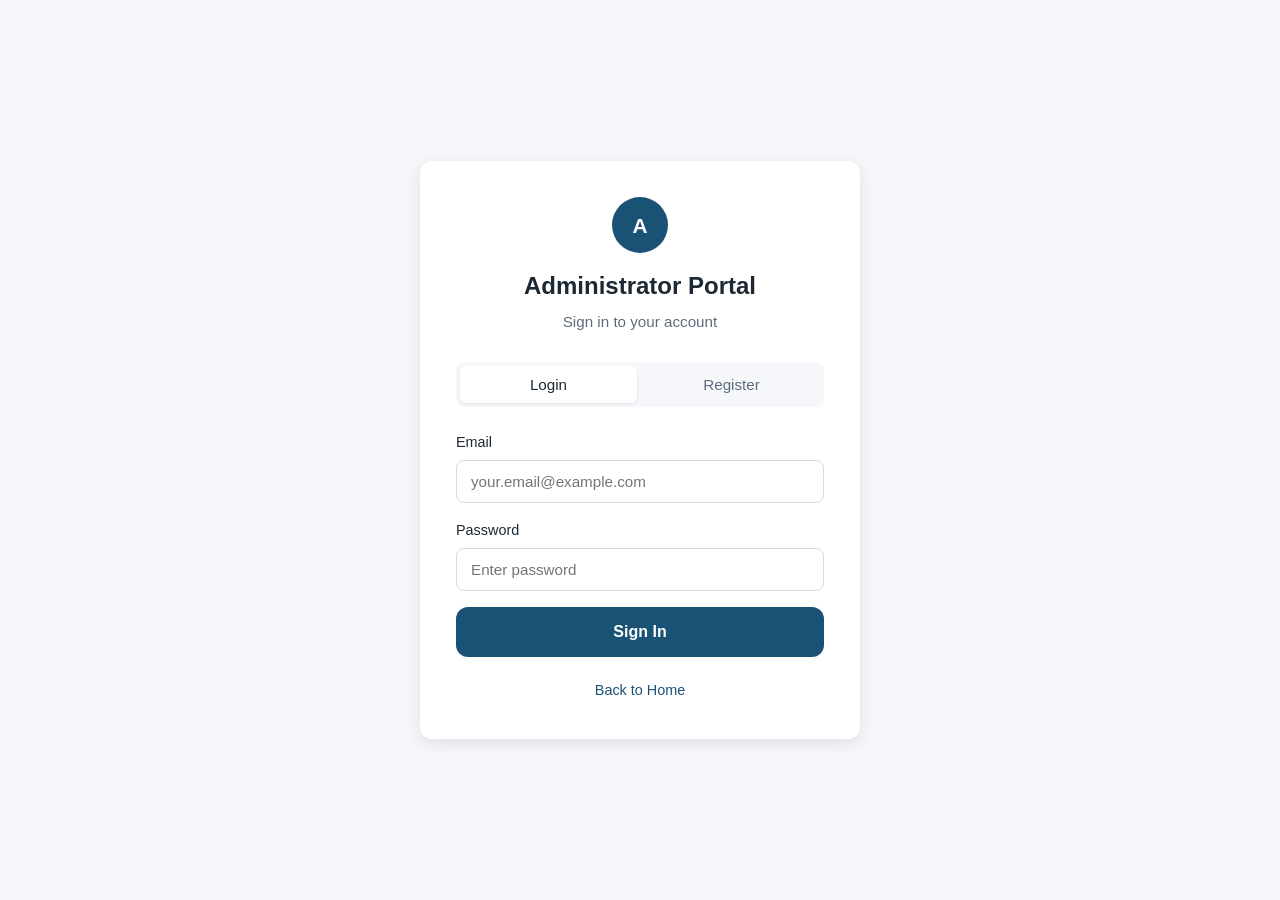
==== admin-dashboard.html @ 0837d7f6 "add toll booth list and delete to admin page" ====
﻿<!DOCTYPE html>
<html lang="en">
<head>
    <meta charset="UTF-8">
    <meta name="viewport" content="width=device-width, initial-scale=1.0">
    <title>Admin Dashboard - SmartToll Connect</title>
    <link rel="stylesheet" href="style.css">
</head>
<body>
    <!-- Dashboard Header -->
    <header class="dash-header">
        <div class="container dash-header-inner">
            <div class="dash-brand">
                <span class="dash-logo logo-admin">A</span>
                <div>
                    <h1>SmartToll Connect</h1>
                    <p>Admin Dashboard</p>
                </div>
            </div>
            <button class="btn btn-ghost" id="logoutBtn">Logout</button>
        </div>
    </header>

    <main class="dash-main">
        <div class="container">
            <!-- Stats Grid -->
            <div class="stats-grid">
                <div class="card stat-card">
                    <div class="stat-label">Total Revenue</div>
                    <div class="stat-row">
                        <div class="stat-value">$45,231</div>
                        <div class="stat-icon icon-success">$</div>
                    </div>
                    <div class="stat-change positive">+12.5% from last month</div>
                </div>
                <div class="card stat-card">
                    <div class="stat-label">Toll Booths</div>
                    <div class="stat-row">
                        <div class="stat-value" id="boothCount">3</div>
                        <div class="stat-icon icon-primary">B</div>
                    </div>
                    <div class="stat-change">Across all highways</div>
                </div>
                <div class="card stat-card">
                    <div class="stat-label">Active Users</div>
                    <div class="stat-row">
                        <div class="stat-value">2,847</div>
                        <div class="stat-icon icon-secondary-bg">U</div>
                    </div>
                    <div class="stat-change positive">+8.2% growth</div>
                </div>
                <div class="card stat-card">
                    <div class="stat-label">Transactions</div>
                    <div class="stat-row">
                        <div class="stat-value">12,894</div>
                        <div class="stat-icon icon-accent-bg">T</div>
                    </div>
                    <div class="stat-change">This month</div>
                </div>
            </div>

            <!-- Toll Booth Management -->
            <div class="card">
                <div class="card-header booth-header">
                    <div>
                        <h3>Toll Booth Management</h3>
                        <p class="text-muted">Manage toll booths, operators, and rates</p>
                    </div>
                    <button class="btn btn-primary" id="addBoothBtn">+ Add Booth</button>
                </div>
                <div class="booth-list" id="boothList"></div>
            </div>
        </div>
    </main>

    <script src="script.js"></script>
    <script src="admin-dashboard.js"></script>
</body>
</html>
---- style.css ----
﻿* {
    margin: 0;
    padding: 0;
    box-sizing: border-box;
}

:root {
    --primary: #1a5276;
    --primary-light: #2471a3;
    --secondary: #17a589;
    --accent: #e67e22;
    --bg: #f5f7fa;
    --text: #1c2833;
    --text-muted: #5d6d7e;
    --card-bg: #ffffff;
    --border: #d5dbde;
    --success: #27ae60;
    --danger: #e74c3c;
    --radius: 12px;
}

body {
    font-family: 'Segoe UI', Tahoma, Geneva, Verdana, sans-serif;
    background: var(--bg);
    color: var(--text);
    line-height: 1.6;
}

.container {
    max-width: 1200px;
    margin: 0 auto;
    padding: 0 20px;
}

/* Hero Section */
.hero {
    min-height: 90vh;
    display: flex;
    align-items: center;
    justify-content: center;
    background: linear-gradient(135deg, var(--primary), var(--primary-light), var(--secondary));
    color: #fff;
    text-align: center;
    padding: 40px 20px;
}

.hero-content {
    max-width: 700px;
}

.hero h1 {
    font-size: 4rem;
    font-weight: 800;
    margin-bottom: 16px;
    letter-spacing: -1px;
}

.hero-subtitle {
    font-size: 1.35rem;
    opacity: 0.92;
    margin-bottom: 14px;
}

.hero-desc {
    font-size: 1.05rem;
    opacity: 0.78;
    line-height: 1.7;
}

.hero-buttons {
    margin-top: 32px;
    display: flex;
    gap: 14px;
    justify-content: center;
    flex-wrap: wrap;
}

/* Buttons */
.btn {
    display: inline-block;
    padding: 14px 32px;
    border-radius: var(--radius);
    font-size: 1rem;
    font-weight: 600;
    text-decoration: none;
    cursor: pointer;
    transition: all 0.2s ease;
    border: 2px solid transparent;
}

.btn-accent {
    background: var(--accent);
    color: #fff;
}

.btn-accent:hover {
    background: #d35400;
}

.btn-secondary {
    background: var(--secondary);
    color: #fff;
}

.btn-secondary:hover {
    background: #138d75;
}

.btn-outline {
    background: transparent;
    color: #fff;
    border-color: rgba(255, 255, 255, 0.4);
}

.btn-outline:hover {
    background: rgba(255, 255, 255, 0.1);
    border-color: rgba(255, 255, 255, 0.7);
}

/* Section Styles */
.section-title {
    font-size: 2.5rem;
    font-weight: 700;
    text-align: center;
    margin-bottom: 10px;
}

.section-desc {
    text-align: center;
    color: var(--text-muted);
    font-size: 1.15rem;
    margin-bottom: 48px;
}

/* Features */
.features {
    padding: 80px 0;
}

.features-grid {
    display: grid;
    grid-template-columns: repeat(3, 1fr);
    gap: 28px;
}

.feature-card {
    background: var(--card-bg);
    border-radius: var(--radius);
    padding: 28px;
    box-shadow: 0 2px 8px rgba(0, 0, 0, 0.06);
    transition: box-shadow 0.3s ease;
}

.feature-card:hover {
    box-shadow: 0 8px 24px rgba(0, 0, 0, 0.12);
}

.feature-icon {
    width: 56px;
    height: 56px;
    border-radius: 10px;
    display: flex;
    align-items: center;
    justify-content: center;
    font-weight: 700;
    font-size: 0.85rem;
    color: #fff;
    margin-bottom: 16px;
}

.icon-primary {
    background: linear-gradient(135deg, var(--primary), var(--primary-light));
}

.icon-secondary {
    background: linear-gradient(135deg, var(--secondary), #1dd1a1);
}

.icon-accent {
    background: var(--accent);
}

.feature-card h3 {
    font-size: 1.2rem;
    margin-bottom: 8px;
}

.feature-card p {
    color: var(--text-muted);
    font-size: 0.95rem;
}

/* Footer */
.footer {
    background: var(--text);
    color: rgba(255, 255, 255, 0.7);
    text-align: center;
    padding: 24px 20px;
    font-size: 0.9rem;
}

/* Responsive */
@media (max-width: 768px) {
    .hero h1 {
        font-size: 2.4rem;
    }

    .hero-subtitle {
        font-size: 1.1rem;
    }

    .hero {
        min-height: 80vh;
        padding: 60px 16px;
    }

    .features-grid {
        grid-template-columns: 1fr;
    }
}

/* Auth Page */
.page-auth {
    background: var(--bg);
    min-height: 100vh;
    display: flex;
    align-items: center;
    justify-content: center;
    padding: 20px;
}

.auth-wrapper {
    width: 100%;
    max-width: 440px;
}

.auth-card {
    background: var(--card-bg);
    border-radius: var(--radius);
    padding: 36px;
    box-shadow: 0 4px 16px rgba(0, 0, 0, 0.1);
}

.auth-header {
    text-align: center;
    margin-bottom: 28px;
}

.auth-icon {
    width: 56px;
    height: 56px;
    border-radius: 50%;
    background: var(--primary);
    color: #fff;
    display: flex;
    align-items: center;
    justify-content: center;
    font-weight: 700;
    font-size: 1.3rem;
    margin: 0 auto 14px;
}

.auth-header h2 {
    font-size: 1.5rem;
    margin-bottom: 4px;
}

.auth-header p {
    color: var(--text-muted);
    font-size: 0.95rem;
}

.auth-tabs {
    display: grid;
    grid-template-columns: 1fr 1fr;
    gap: 6px;
    background: var(--bg);
    padding: 4px;
    border-radius: 8px;
    margin-bottom: 24px;
}

.auth-tab {
    padding: 10px;
    border: none;
    border-radius: 6px;
    background: transparent;
    font-size: 0.95rem;
    font-weight: 500;
    cursor: pointer;
    color: var(--text-muted);
    transition: all 0.2s;
}

.auth-tab.active {
    background: var(--card-bg);
    color: var(--text);
    box-shadow: 0 1px 3px rgba(0, 0, 0, 0.1);
}

.auth-form {
    display: flex;
    flex-direction: column;
    gap: 16px;
}

.form-group {
    display: flex;
    flex-direction: column;
    gap: 6px;
}

.form-group label {
    font-size: 0.9rem;
    font-weight: 500;
}

.form-group input {
    padding: 12px 14px;
    border: 1px solid var(--border);
    border-radius: 8px;
    font-size: 0.95rem;
    outline: none;
    transition: border-color 0.2s;
}

.form-group input:focus {
    border-color: var(--primary);
}

.btn-primary {
    background: var(--primary);
    color: #fff;
}

.btn-primary:hover {
    background: var(--primary-light);
}

.btn-full {
    width: 100%;
    text-align: center;
}

.auth-footer {
    text-align: center;
    margin-top: 20px;
}

.auth-footer a {
    color: var(--primary);
    text-decoration: none;
    font-size: 0.9rem;
}

.auth-footer a:hover {
    text-decoration: underline;
}

.otp-info {
    background: var(--bg);
    padding: 14px;
    border-radius: 8px;
    text-align: center;
}

.otp-info p {
    color: var(--text-muted);
    font-size: 0.9rem;
}

.btn-ghost {
    background: transparent;
    color: var(--text-muted);
    border: none;
}

.btn-ghost:hover {
    color: var(--text);
}

#registerFields {
    display: flex;
    flex-direction: column;
    gap: 16px;
}

/* Toast */
.toast {
    position: fixed;
    bottom: 24px;
    left: 50%;
    transform: translateX(-50%) translateY(20px);
    background: var(--text);
    color: #fff;
    padding: 12px 28px;
    border-radius: 8px;
    font-size: 0.95rem;
    opacity: 0;
    transition: all 0.3s ease;
    z-index: 1000;
    white-space: nowrap;
}

.toast.show {
    opacity: 1;
    transform: translateX(-50%) translateY(0);
}

/* Dashboard Header */
.dash-header {
    background: var(--card-bg);
    border-bottom: 1px solid var(--border);
    padding: 14px 0;
    position: sticky;
    top: 0;
    z-index: 50;
    box-shadow: 0 1px 4px rgba(0, 0, 0, 0.05);
}

.dash-header-inner {
    display: flex;
    justify-content: space-between;
    align-items: center;
}

.dash-brand {
    display: flex;
    align-items: center;
    gap: 12px;
}

.dash-logo {
    width: 40px;
    height: 40px;
    border-radius: 8px;
    background: var(--primary);
    color: #fff;
    display: flex;
    align-items: center;
    justify-content: center;
    font-weight: 700;
    font-size: 0.85rem;
}

.dash-brand h1 {
    font-size: 1.15rem;
    line-height: 1.3;
}

.dash-brand p {
    font-size: 0.8rem;
    color: var(--text-muted);
}

.dash-main {
    padding: 32px 0;
}

/* Cards */
.card {
    background: var(--card-bg);
    border-radius: var(--radius);
    padding: 24px;
    box-shadow: 0 2px 8px rgba(0, 0, 0, 0.06);
}

/* User Top Grid */
.user-top-grid {
    display: grid;
    grid-template-columns: 2fr 1fr;
    gap: 24px;
    margin-bottom: 28px;
}

/* Wallet */
.wallet-card {
    background: linear-gradient(135deg, var(--primary), var(--primary-light));
    color: #fff;
    border-radius: var(--radius);
    padding: 32px;
    box-shadow: 0 4px 16px rgba(26, 82, 118, 0.3);
}

.wallet-label {
    font-size: 1rem;
    opacity: 0.9;
    margin-bottom: 8px;
}

.wallet-amount {
    font-size: 3rem;
    font-weight: 800;
    margin-bottom: 20px;
}

/* Vehicle Info */
.vehicle-card h3 {
    font-size: 1.1rem;
    margin-bottom: 16px;
}

.info-row {
    display: flex;
    justify-content: space-between;
    padding: 10px 0;
    border-bottom: 1px solid var(--border);
}

.info-row:last-child {
    border-bottom: none;
}

.info-label {
    color: var(--text-muted);
    font-size: 0.9rem;
}

.info-value {
    font-weight: 600;
    font-size: 0.95rem;
}

.status-active {
    color: var(--success);
}

@media (max-width: 768px) {
    .user-top-grid {
        grid-template-columns: 1fr;
    }

    .wallet-amount {
        font-size: 2.2rem;
    }
}

/* Card Header */
.card-header {
    margin-bottom: 20px;
}

.card-header h3 {
    font-size: 1.15rem;
    margin-bottom: 4px;
}

.text-muted {
    color: var(--text-muted);
    font-size: 0.9rem;
}

/* Transactions */
.transaction-list {
    display: flex;
    flex-direction: column;
    gap: 10px;
}

.transaction-item {
    display: flex;
    align-items: center;
    justify-content: space-between;
    padding: 14px 16px;
    background: var(--bg);
    border-radius: 10px;
    transition: background 0.2s;
}

.transaction-item:hover {
    background: #edf0f4;
}

.tx-left {
    display: flex;
    align-items: center;
    gap: 12px;
}

.tx-icon {
    width: 40px;
    height: 40px;
    border-radius: 50%;
    display: flex;
    align-items: center;
    justify-content: center;
    font-weight: 700;
    font-size: 0.8rem;
}

.tx-icon-recharge {
    background: rgba(39, 174, 96, 0.15);
    color: var(--success);
}

.tx-icon-toll {
    background: rgba(230, 126, 34, 0.15);
    color: var(--accent);
}

.tx-booth {
    font-weight: 500;
    font-size: 0.95rem;
}

.tx-date {
    color: var(--text-muted);
    font-size: 0.85rem;
}

.tx-amount {
    font-weight: 600;
    font-size: 1rem;
}

.tx-amount-green {
    color: var(--success);
}

/* Modal */
.modal-overlay {
    position: fixed;
    inset: 0;
    background: rgba(0, 0, 0, 0.45);
    display: flex;
    align-items: center;
    justify-content: center;
    z-index: 100;
    opacity: 0;
    pointer-events: none;
    transition: opacity 0.2s ease;
}

.modal-overlay.active {
    opacity: 1;
    pointer-events: auto;
}

.modal {
    background: var(--card-bg);
    border-radius: var(--radius);
    padding: 28px;
    width: 90%;
    max-width: 420px;
    box-shadow: 0 8px 32px rgba(0, 0, 0, 0.2);
    transform: translateY(10px);
    transition: transform 0.2s ease;
}

.modal-overlay.active .modal {
    transform: translateY(0);
}

.modal-header {
    display: flex;
    justify-content: space-between;
    align-items: center;
    margin-bottom: 6px;
}

.modal-header h3 {
    font-size: 1.15rem;
}

.modal-close {
    background: none;
    border: none;
    font-size: 1.5rem;
    cursor: pointer;
    color: var(--text-muted);
    padding: 0 4px;
}

.modal-close:hover {
    color: var(--text);
}

.preset-amounts {
    display: grid;
    grid-template-columns: repeat(3, 1fr);
    gap: 8px;
    margin-top: 12px;
}

.btn-outline-dark {
    background: transparent;
    border: 1px solid var(--border);
    color: var(--text);
    padding: 10px;
    border-radius: 8px;
    cursor: pointer;
    font-weight: 500;
    transition: all 0.2s;
}

.btn-outline-dark:hover {
    border-color: var(--primary);
    color: var(--primary);
}

/* Stats Grid */
.stats-grid {
    display: grid;
    grid-template-columns: repeat(4, 1fr);
    gap: 20px;
    margin-bottom: 28px;
}

.stat-card {
    padding: 20px;
}

.stat-label {
    font-size: 0.85rem;
    color: var(--text-muted);
    font-weight: 500;
    margin-bottom: 12px;
}

.stat-row {
    display: flex;
    justify-content: space-between;
    align-items: center;
}

.stat-value {
    font-size: 1.8rem;
    font-weight: 700;
}

.stat-icon {
    width: 40px;
    height: 40px;
    border-radius: 8px;
    display: flex;
    align-items: center;
    justify-content: center;
    font-weight: 700;
    font-size: 0.9rem;
    color: #fff;
}

.icon-success {
    background: var(--success);
}

.icon-primary {
    background: var(--primary);
}

.icon-secondary-bg {
    background: var(--secondary);
}

.icon-accent-bg {
    background: var(--accent);
}

.stat-change {
    font-size: 0.8rem;
    color: var(--text-muted);
    margin-top: 10px;
}

.stat-change.positive {
    color: var(--success);
}

.logo-admin {
    background: var(--primary) !important;
}

@media (max-width: 900px) {
    .stats-grid {
        grid-template-columns: repeat(2, 1fr);
    }
}

@media (max-width: 500px) {
    .stats-grid {
        grid-template-columns: 1fr;
    }
}

/* Booth Management */
.booth-header {
    display: flex;
    justify-content: space-between;
    align-items: flex-start;
}

.booth-list {
    display: flex;
    flex-direction: column;
    gap: 10px;
}

.booth-item {
    display: flex;
    align-items: center;
    justify-content: space-between;
    padding: 16px;
    background: var(--bg);
    border-radius: 10px;
    transition: background 0.2s;
}

.booth-item:hover {
    background: #edf0f4;
}

.booth-info h4 {
    font-size: 1.05rem;
    margin-bottom: 2px;
}

.booth-meta {
    display: flex;
    gap: 20px;
    margin-top: 8px;
    font-size: 0.88rem;
    color: var(--text-muted);
}

.booth-meta strong {
    color: var(--text);
}

.text-success {
    color: var(--success) !important;
}

.btn-sm {
    padding: 8px 16px;
    font-size: 0.85rem;
    border-radius: 8px;
}

.btn-danger {
    background: var(--danger);
    color: #fff;
    border: none;
    cursor: pointer;
}

.btn-danger:hover {
    background: #c0392b;
}

.booth-actions {
    display: flex;
    gap: 8px;
}

@media (max-width: 768px) {
    .booth-item {
        flex-direction: column;
        align-items: flex-start;
        gap: 12px;
    }

    .booth-meta {
        flex-wrap: wrap;
        gap: 12px;
    }

    .booth-header {
        flex-direction: column;
        gap: 12px;
    }
}
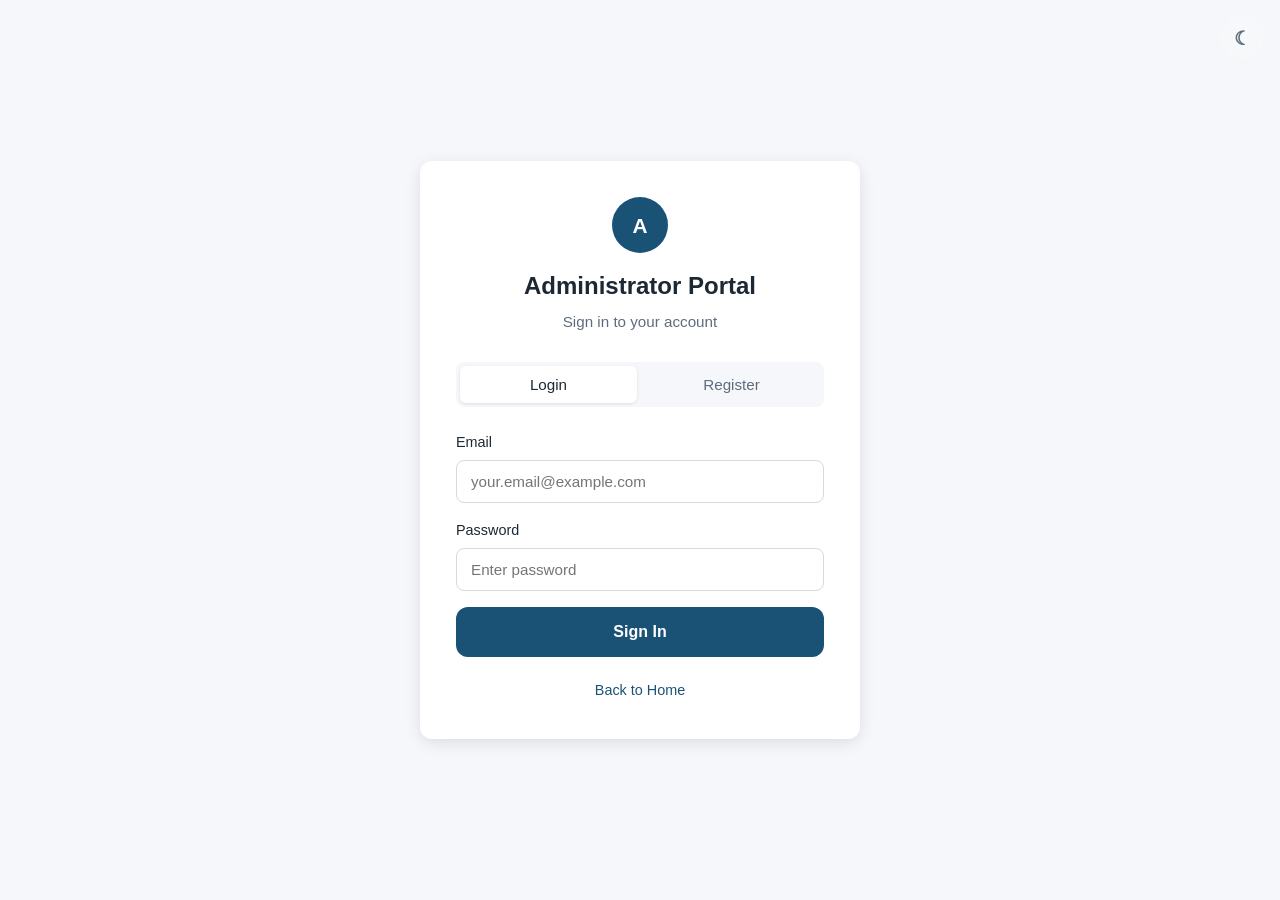
==== commit bcaca7fa: "update readme and clean up comments" ====
--- a/admin-dashboard.html
+++ b/admin-dashboard.html
@@ -1,4 +1,4 @@
-﻿<!DOCTYPE html>
+<!DOCTYPE html>
 <html lang="en">
 <head>
     <meta charset="UTF-8">
@@ -7,7 +7,6 @@
     <link rel="stylesheet" href="style.css">
 </head>
 <body>
-    <!-- Dashboard Header -->
     <header class="dash-header">
         <div class="container dash-header-inner">
             <div class="dash-brand">
@@ -17,19 +16,18 @@
                     <p>Admin Dashboard</p>
                 </div>
             </div>
-            <button class="btn btn-ghost" id="logoutBtn">Logout</button>
+            <button class="btn btn-ghost dark-toggle" id="darkModeToggle">&#9790;</button><button class="btn btn-ghost" id="logoutBtn">Logout</button>
         </div>
     </header>
 
     <main class="dash-main">
         <div class="container">
-            <!-- Stats Grid -->
             <div class="stats-grid">
                 <div class="card stat-card">
                     <div class="stat-label">Total Revenue</div>
                     <div class="stat-row">
-                        <div class="stat-value">$45,231</div>
-                        <div class="stat-icon icon-success">$</div>
+                        <div class="stat-value">&#8377;45,231</div>
+                        <div class="stat-icon icon-success">&#8377;</div>
                     </div>
                     <div class="stat-change positive">+12.5% from last month</div>
                 </div>
@@ -59,7 +57,6 @@
                 </div>
             </div>
 
-            <!-- Toll Booth Management -->
             <div class="card">
                 <div class="card-header booth-header">
                     <div>
@@ -73,6 +70,40 @@
         </div>
     </main>
 
+    <!-- Add/Edit Booth Modal -->
+    <div class="modal-overlay" id="boothModal">
+        <div class="modal">
+            <div class="modal-header">
+                <h3 id="boothModalTitle">Add Toll Booth</h3>
+                <button class="modal-close" id="closeBoothModal">&times;</button>
+            </div>
+            <p class="text-muted" id="boothModalDesc">Create a new toll booth configuration</p>
+            <form id="boothForm" style="margin-top: 16px;">
+                <div class="form-group">
+                    <label for="boothName">Booth Name</label>
+                    <input type="text" id="boothName" placeholder="Plaza A" required>
+                </div>
+                <div class="form-group">
+                    <label for="boothLocation">Location</label>
+                    <input type="text" id="boothLocation" placeholder="Highway 101 North" required>
+                </div>
+                <div class="form-group">
+                    <label for="boothLanes">Number of Lanes</label>
+                    <input type="number" id="boothLanes" min="1" value="1" required>
+                </div>
+                <div class="form-group">
+                    <label for="boothOperator">Operator Name</label>
+                    <input type="text" id="boothOperator" placeholder="John Smith" required>
+                </div>
+                <div class="form-group">
+                    <label for="boothRate">Toll Rate (&#8377;)</label>
+                    <input type="number" id="boothRate" step="0.50" min="0" value="0" required>
+                </div>
+                <button type="submit" class="btn btn-primary btn-full" id="boothSubmitBtn">Add Booth</button>
+            </form>
+        </div>
+    </div>
+
     <script src="script.js"></script>
     <script src="admin-dashboard.js"></script>
 </body>
--- a/style.css
+++ b/style.css
@@ -1,4 +1,4 @@
-﻿* {
+* {
     margin: 0;
     padding: 0;
     box-sizing: border-box;
@@ -148,11 +148,12 @@
     border-radius: var(--radius);
     padding: 28px;
     box-shadow: 0 2px 8px rgba(0, 0, 0, 0.06);
-    transition: box-shadow 0.3s ease;
+    transition: box-shadow 0.3s ease, transform 0.3s ease;
 }
 
 .feature-card:hover {
     box-shadow: 0 8px 24px rgba(0, 0, 0, 0.12);
+    transform: translateY(-4px);
 }
 
 .feature-icon {
@@ -200,6 +201,12 @@
 }
 
 /* Responsive */
+@media (max-width: 1024px) {
+    .features-grid {
+        grid-template-columns: repeat(2, 1fr);
+    }
+}
+
 @media (max-width: 768px) {
     .hero h1 {
         font-size: 2.4rem;
@@ -216,6 +223,7 @@
 
     .features-grid {
         grid-template-columns: 1fr;
+        gap: 18px;
     }
 }
 
@@ -869,3 +877,377 @@
         gap: 12px;
     }
 }
+
+/* Operator Dashboard */
+.logo-operator {
+    background: var(--secondary) !important;
+}
+
+.assignment-card {
+    background: linear-gradient(135deg, var(--secondary), #1dd1a1);
+    color: #fff;
+    border-radius: var(--radius);
+    padding: 28px;
+    margin-bottom: 24px;
+    box-shadow: 0 4px 16px rgba(23, 165, 137, 0.3);
+}
+
+.assignment-card h3 {
+    margin-bottom: 16px;
+    font-size: 1.15rem;
+}
+
+.assignment-grid {
+    display: grid;
+    grid-template-columns: repeat(4, 1fr);
+    gap: 16px;
+}
+
+.assign-label {
+    display: block;
+    font-size: 0.85rem;
+    opacity: 0.85;
+    margin-bottom: 4px;
+}
+
+.assign-value {
+    display: block;
+    font-size: 1.1rem;
+    font-weight: 600;
+}
+
+.stats-3 {
+    grid-template-columns: repeat(3, 1fr);
+}
+
+@media (max-width: 768px) {
+    .assignment-grid {
+        grid-template-columns: repeat(2, 1fr);
+        gap: 12px;
+    }
+
+    .stats-3 {
+        grid-template-columns: 1fr;
+    }
+}
+
+/* Vehicle Monitoring */
+.vehicle-list {
+    display: flex;
+    flex-direction: column;
+    gap: 10px;
+}
+
+.vehicle-item {
+    display: flex;
+    align-items: center;
+    justify-content: space-between;
+    padding: 14px 16px;
+    background: var(--bg);
+    border-radius: 10px;
+    transition: background 0.2s;
+}
+
+.vehicle-item:hover {
+    background: #edf0f4;
+}
+
+.v-left {
+    display: flex;
+    align-items: center;
+    gap: 14px;
+}
+
+.v-icon {
+    width: 46px;
+    height: 46px;
+    border-radius: 50%;
+    display: flex;
+    align-items: center;
+    justify-content: center;
+    font-weight: 700;
+    font-size: 1.1rem;
+}
+
+.v-status-paid {
+    background: rgba(39, 174, 96, 0.15);
+    color: var(--success);
+}
+
+.v-status-processing {
+    background: rgba(230, 126, 34, 0.15);
+    color: var(--accent);
+}
+
+.v-status-failed {
+    background: rgba(231, 76, 60, 0.15);
+    color: var(--danger);
+}
+
+.v-number {
+    font-weight: 600;
+    font-size: 1.05rem;
+}
+
+.v-meta {
+    color: var(--text-muted);
+    font-size: 0.85rem;
+    margin-top: 2px;
+}
+
+.v-right {
+    text-align: right;
+}
+
+.v-amount {
+    font-weight: 600;
+    font-size: 1rem;
+    margin-bottom: 4px;
+}
+
+.v-badge {
+    display: inline-block;
+    padding: 3px 10px;
+    border-radius: 20px;
+    font-size: 0.78rem;
+    font-weight: 500;
+}
+
+/* CTA Section */
+.cta-section {
+    background: linear-gradient(135deg, var(--primary), var(--secondary));
+    color: #fff;
+    text-align: center;
+    padding: 64px 20px;
+}
+
+.cta-section h2 {
+    font-size: 2.2rem;
+    font-weight: 700;
+    margin-bottom: 12px;
+}
+
+.cta-section p {
+    font-size: 1.1rem;
+    opacity: 0.88;
+    margin-bottom: 28px;
+}
+
+.v-status-detected {
+    background: rgba(36, 113, 163, 0.15);
+    color: var(--primary-light);
+}
+
+/* Dark Mode */
+.dark-toggle {
+    font-size: 1.2rem;
+    padding: 8px 12px;
+}
+
+body.dark {
+    --bg: #111827;
+    --text: #f3f4f6;
+    --text-muted: #9ca3af;
+    --card-bg: #1f2937;
+    --border: #374151;
+}
+
+body.dark .hero {
+    background: linear-gradient(135deg, #0f3460, #16537e, #0d6b5e);
+}
+
+body.dark .feature-card {
+    background: var(--card-bg);
+}
+
+body.dark .footer {
+    background: #0d1117;
+}
+
+body.dark .transaction-item,
+body.dark .booth-item,
+body.dark .vehicle-item {
+    background: #111827;
+}
+
+body.dark .transaction-item:hover,
+body.dark .booth-item:hover,
+body.dark .vehicle-item:hover {
+    background: #1a2332;
+}
+
+body.dark .auth-tabs {
+    background: #111827;
+}
+
+body.dark .auth-tab.active {
+    background: var(--card-bg);
+}
+
+body.dark .otp-info {
+    background: #111827;
+}
+
+body.dark .form-group input {
+    background: #111827;
+    border-color: var(--border);
+    color: var(--text);
+}
+
+body.dark .toast {
+    background: #f3f4f6;
+    color: #111827;
+}
+
+body.dark .modal {
+    background: var(--card-bg);
+}
+
+body.dark .btn-outline-dark {
+    border-color: var(--border);
+    color: var(--text);
+}
+
+body.dark .btn-outline-dark:hover {
+    border-color: #60a5fa;
+    color: #60a5fa;
+}
+
+body.dark .preset-amounts .btn-outline-dark {
+    background: #111827;
+}
+
+body.dark .stat-card {
+    background: var(--card-bg);
+}
+
+body.dark .card {
+    background: var(--card-bg);
+}
+
+body.dark .auth-card {
+    background: var(--card-bg);
+}
+
+.landing-dark-toggle {
+    position: fixed;
+    top: 16px;
+    right: 16px;
+    z-index: 100;
+    background: rgba(255, 255, 255, 0.15);
+    border-radius: 50%;
+    width: 44px;
+    height: 44px;
+    padding: 0;
+    display: flex;
+    align-items: center;
+    justify-content: center;
+    backdrop-filter: blur(8px);
+}
+
+body.dark .landing-dark-toggle {
+    background: rgba(255, 255, 255, 0.1);
+}
+
+body.dark .cta-section {
+    background: linear-gradient(135deg, #0f3460, #0d6b5e);
+}
+
+/* Landing Nav */
+html {
+    scroll-behavior: smooth;
+}
+
+.landing-nav {
+    position: fixed;
+    top: 0;
+    left: 0;
+    right: 0;
+    z-index: 90;
+    padding: 14px 0;
+    background: transparent;
+    transition: background 0.3s ease;
+}
+
+.landing-nav.scrolled {
+    background: rgba(26, 82, 118, 0.95);
+    backdrop-filter: blur(8px);
+    box-shadow: 0 2px 10px rgba(0, 0, 0, 0.2);
+}
+
+body.dark .landing-nav.scrolled {
+    background: rgba(17, 24, 39, 0.95);
+}
+
+.nav-inner {
+    display: flex;
+    justify-content: space-between;
+    align-items: center;
+}
+
+.nav-brand {
+    color: #fff;
+    font-weight: 700;
+    font-size: 1.2rem;
+}
+
+.nav-links {
+    display: flex;
+    gap: 24px;
+}
+
+.nav-link {
+    color: rgba(255, 255, 255, 0.85);
+    text-decoration: none;
+    font-size: 0.95rem;
+    font-weight: 500;
+    transition: color 0.2s;
+}
+
+.nav-link:hover {
+    color: #fff;
+}
+
+@media (max-width: 500px) {
+    .nav-links {
+        display: none;
+    }
+
+    .landing-dark-toggle {
+        top: 12px;
+        right: 12px;
+    }
+}
+
+/* Empty State */
+.empty-state {
+    text-align: center;
+    padding: 40px 20px;
+    color: var(--text-muted);
+}
+
+.empty-state p {
+    font-size: 1rem;
+}
+
+/* Form Validation */
+.form-group input:invalid:not(:placeholder-shown) {
+    border-color: var(--danger);
+}
+
+.form-group input:valid:not(:placeholder-shown) {
+    border-color: var(--success);
+}
+
+/* Focus Styles */
+.btn:focus-visible,
+.form-group input:focus-visible,
+.auth-tab:focus-visible {
+    outline: 2px solid var(--primary);
+    outline-offset: 2px;
+}
+
+body.dark .btn:focus-visible,
+body.dark .form-group input:focus-visible {
+    outline-color: #60a5fa;
+}
